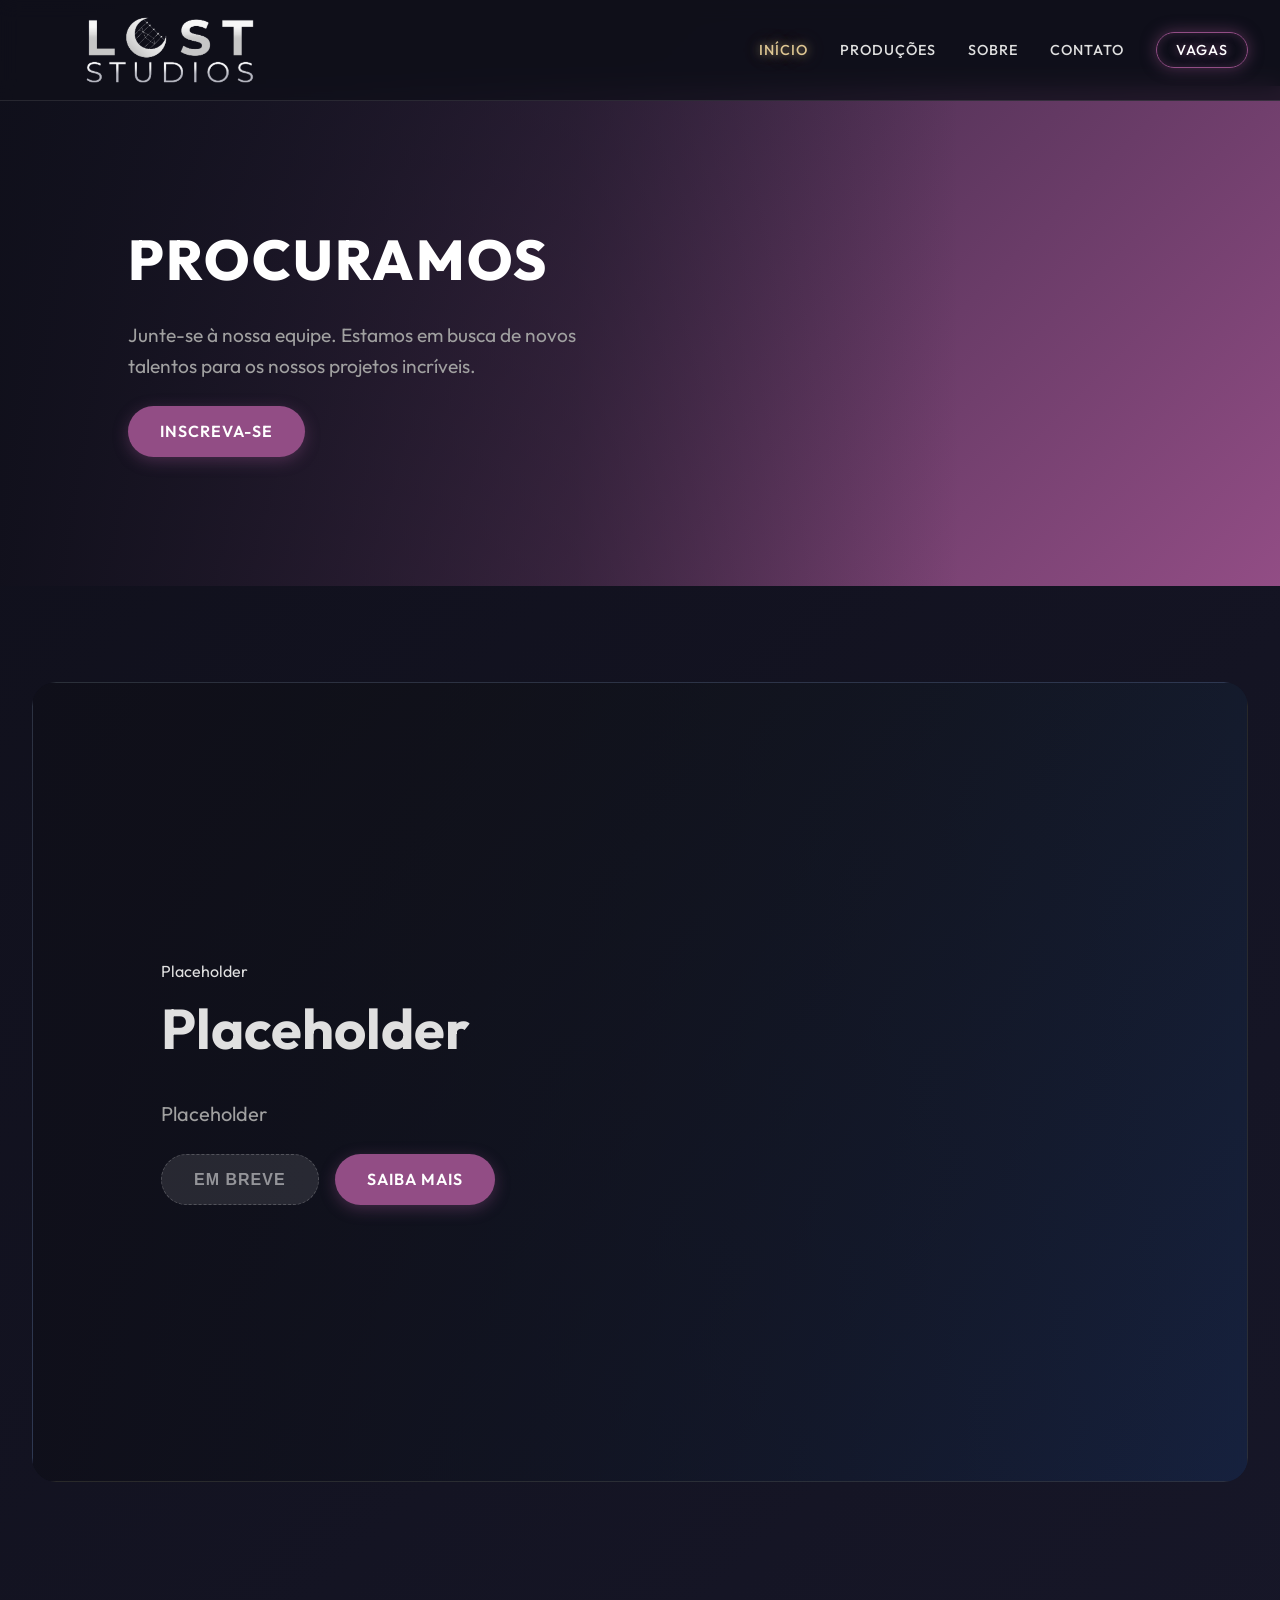
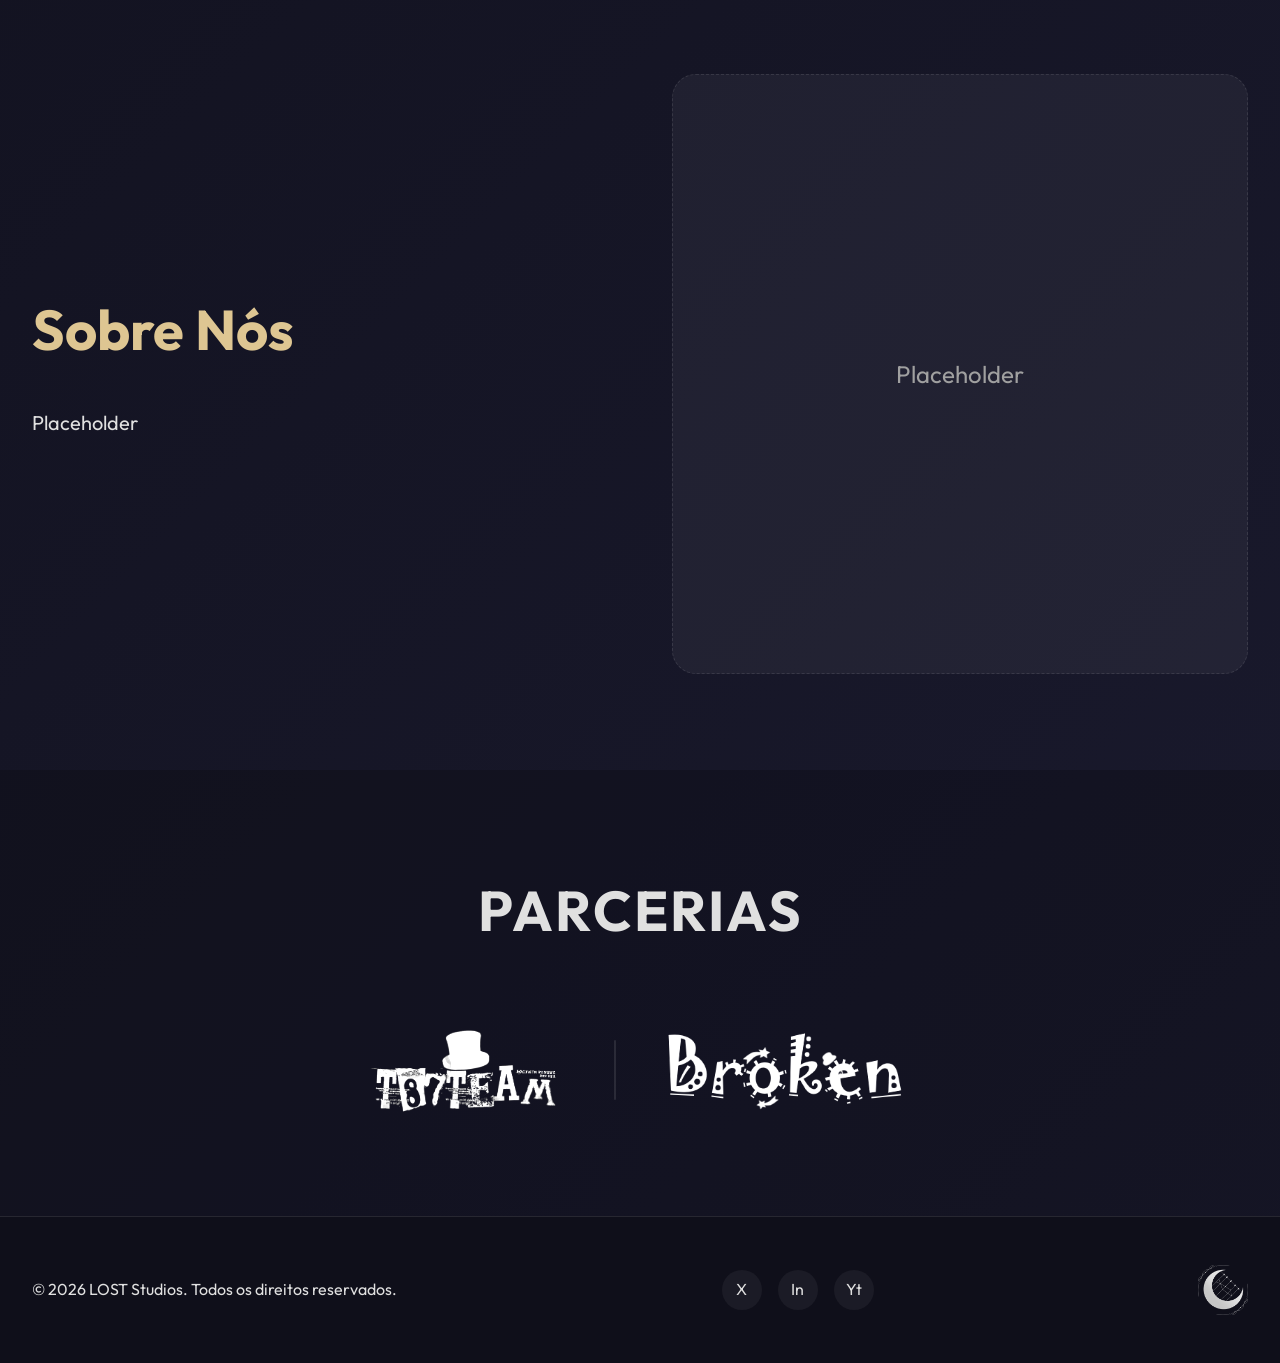
==== index.html @ ae0790e7 "initial commit: import website base code" ====
<!DOCTYPE html>
<html lang="pt-BR">

<head>
    <meta charset="UTF-8">
    <meta name="viewport" content="width=device-width, initial-scale=1.0">
    <title>LOST Studios</title>
    <meta name="description" content="LOST Studios - Produtora de Animação">
    <link rel="preconnect" href="https://fonts.googleapis.com">
    <link rel="preconnect" href="https://fonts.gstatic.com" crossorigin>
    <link href="https://fonts.googleapis.com/css2?family=Outfit:wght@300;400;500;700;800&display=swap" rel="stylesheet">
    <link rel="stylesheet" href="css/style.css">
    <link rel="icon" href="assets/logo/transparent_icon_logo_loststudios.png" type="image/png">
</head>

<body>

    <header>
        <div class="container navbar">
            <a href="./" class="logo">
                <img src="assets/logo/transparent_full_logo_loststudios.png" alt="LOST Studios Logo"
                    class="header-logo">
            </a>
            <nav>
                <ul class="nav-links">
                    <li><a href="./" class="active">Início</a></li>
                    <li><a href="productions/">Produções</a></li>
                    <li><a href="about/">Sobre</a></li>
                    <li><a href="contact/">Contato</a></li>
                    <li><a href="hiring/" class="nav-highlight">Vagas</a></li>
                </ul>
            </nav>
        </div>
    </header>

    <main>
        <!-- Hero Slider Section -->
        <section class="hero">
            <div class="banner-slider" id="main-slider">
                <div class="slide active"
                    style="background: linear-gradient(135deg, var(--primary-color) 0%, var(--accent-purple) 100%);">
                    <div class="slide-content">
                        <h2>PROCURAMOS</h2>
                        <p>Junte-se à nossa equipe. Estamos em busca de novos talentos para os nossos projetos
                            incríveis.</p>
                        <a href="hiring/" class="btn btn-primary">Inscreva-se</a>
                    </div>
                </div>
                <div class="slide"
                    style="background: linear-gradient(135deg, var(--secondary-color) 0%, var(--accent-gold) 100%);">
                    <div class="slide-content">
                        <h2>SAIBA MAIS</h2>
                        <p>Saiba mais sobre nós e o nosso carinho pelo mundo da machinima.</p>
                        <a href="about/" class="btn btn-secondary">Sobre Nós</a>
                    </div>
                </div>

                <div class="slider-btn prev-btn" id="prev-btn">&#10094;</div>
                <div class="slider-btn next-btn" id="next-btn">&#10095;</div>
            </div>
        </section>

        <!-- Productions Highlight Section -->
        <section class="productions-highlight container">
            <div class="prod-slider" id="productions-slider">
                <div class="prod-banner glass-panel active"
                    style="background: linear-gradient(135deg, #111, var(--secondary-color));">
                    <div class="prod-content">
                        <div class="prod-logo-placeholder">Placeholder</div>
                        <h3>Placeholder</h3>
                        <p>Placeholder</p>
                        <div class="btn-group">
                            <button class="btn btn-disabled" disabled>Em breve</button>
                            <a href="productions/" class="btn btn-primary">Saiba Mais</a>
                        </div>
                    </div>
                </div>
                <div class="prod-banner glass-panel"
                    style="background: linear-gradient(135deg, #111, var(--accent-purple));">
                    <div class="prod-content">
                        <div class="prod-logo-placeholder">Placeholder</div>
                        <h3>Placeholder</h3>
                        <p>Placeholder</p>
                        <div class="btn-group">
                            <button class="btn btn-disabled" disabled>Em breve</button>
                            <a href="productions/" class="btn btn-primary">Saiba Mais</a>
                        </div>
                    </div>
                </div>

                <div class="slider-btn prev-btn" id="prod-prev-btn">&#10094;</div>
                <div class="slider-btn next-btn" id="prod-next-btn">&#10095;</div>
            </div>
        </section>

        <!-- About Us Snippet Section -->
        <section class="about-snippet container">
            <div class="about-text">
                <h2>Sobre Nós</h2>
                <p>Placeholder</p>
            </div>
            <div class="about-image">
                <div class="mascot-placeholder">Placeholder</div>
            </div>
        </section>

        <!-- Partnerships Section -->
        <section class="partnerships">
            <div class="container partners-content">
                <div class="partners-text">
                    <h2>Parcerias</h2>
                </div>
                <div class="partners-logos">
                    <img src="assets/logo/partnerships/t87team.png" alt="T87 TEAM" class="partner-logo">
                    <div class="partner-divider"></div>
                    <img src="assets/logo/partnerships/broken.png" alt="Broken" class="partner-logo">
                </div>
            </div>
        </section>
    </main>

    <footer>
        <div class="container footer-content">
            <p>&copy; 2026 LOST Studios. Todos os direitos reservados.</p>
            <div class="socials">
                <a href="https://x.com/itsLOSTstudios" target="_blank" class="social-icon">X</a>
                <a href="https://www.instagram.com/itsloststudios" target="_blank" class="social-icon">In</a>
                <a href="https://www.youtube.com/@itsLOSTstudios" target="_blank" class="social-icon">Yt</a>
            </div>
            <img src="assets/logo/transparent_icon_logo_loststudios.png" alt="LOST Studios Icon"
                class="footer-icon-logo">
        </div>
    </footer>

    <script src="js/main.js"></script>
</body>

</html>
---- css/style.css ----
:root {
  --primary-color: #1a1a2e;
  --secondary-color: #16213e;
  --accent-purple: #924d85;
  --accent-pink: #924d85; /* same as purple — single brand color */
  --accent-gold: #dec692;
  --text-main: #e0e0e0;
  --text-muted: #a0a0a0;
  --bg-gradient: linear-gradient(135deg, #0f0f1a 0%, #1a1a2e 100%);
  --glass-bg: rgba(255, 255, 255, 0.05);
  --glass-border: rgba(255, 255, 255, 0.1);
}

* {
  margin: 0;
  padding: 0;
  box-sizing: border-box;
}

body {
  font-family: 'Outfit', 'Inter', sans-serif;
  background: var(--bg-gradient);
  color: var(--text-main);
  line-height: 1.6;
  min-height: 100vh;
  overflow-x: hidden;
}

a {
  color: inherit;
  text-decoration: none;
}

ul {
  list-style: none;
}

/* Utilities */
.container {
  width: 95%;
  max-width: 1500px;
  margin: 0 auto;
}

.glass-panel {
  background: var(--glass-bg);
  backdrop-filter: blur(10px);
  border: 1px solid var(--glass-border);
  border-radius: 12px;
}

/* Header */
header {
  position: fixed;
  top: 0;
  width: 100%;
  z-index: 100;
  background: rgba(15, 15, 26, 0.8);
  backdrop-filter: blur(10px);
  border-bottom: 1px solid var(--glass-border);
  transition: all 0.3s ease;
}

.navbar {
  display: flex;
  justify-content: space-between;
  align-items: center;
  padding: 1rem 0;
}

.header-logo {
  height: 60px;
  transform: scale(4.5);
  transform-origin: left center;
  object-fit: contain;
}

.nav-links {
  display: flex;
  gap: 2rem;
}

.nav-links a {
  font-weight: 500;
  text-transform: uppercase;
  letter-spacing: 1px;
  font-size: 0.9rem;
  transition: color 0.3s ease;
  position: relative;
}

.nav-links a:hover,
.nav-links a.active {
  color: var(--accent-gold);
  text-shadow: 0 0 10px rgba(222, 198, 146, 0.6), 0 0 20px rgba(222, 198, 146, 0.4);
}

/* Nav highlight */
.nav-links a.nav-highlight {
  background: transparent;
  color: #fff;
  padding: 0.5rem 1.2rem;
  border-radius: 20px;
  border: 1px solid var(--accent-pink);
  box-shadow: 0 0 15px rgba(146, 77, 133, 0.5), inset 0 0 10px rgba(146, 77, 133, 0.3);
  text-shadow: 0 0 8px rgba(146, 77, 133, 0.8);
  transition: all 0.3s ease;
}

.nav-links a.nav-highlight:hover {
  background: var(--accent-pink);
  box-shadow: 0 0 25px rgba(146, 77, 133, 0.8), inset 0 0 15px rgba(146, 77, 133, 0.5);
}

/* Hero Section */
.hero {
  margin-top: 86px;
  /* offset for header */
  position: relative;
}

.banner-slider {
  position: relative;
  width: 100%;
  height: 500px;
  overflow: hidden;
}

.slide {
  position: absolute;
  top: 0;
  left: 0;
  width: 100%;
  height: 100%;
  opacity: 0;
  transition: opacity 0.8s ease-in-out;
  display: flex;
  align-items: center;
  padding: 4rem 4rem 4rem 8rem;
}

.slide.active {
  opacity: 1;
}

.slide::before {
  content: '';
  position: absolute;
  top: 0;
  left: 0;
  width: 100%;
  height: 100%;
  background: linear-gradient(90deg, rgba(15, 15, 26, 0.95) 0%, rgba(15, 15, 26, 0.5) 45%, transparent 75%);
  z-index: 1;
}

.slide-content {
  position: relative;
  z-index: 2;
  max-width: 500px;
}

.slide-content h2 {
  font-size: 3.5rem;
  font-weight: 800;
  margin-bottom: 1rem;
  color: #fff;
  text-transform: uppercase;
  letter-spacing: 2px;
}

.slide-content p {
  font-size: 1.2rem;
  color: var(--text-muted);
}

.slider-btn {
  position: absolute;
  top: 50%;
  transform: translateY(-50%);
  background: transparent;
  border: 1px solid transparent;
  color: #fff;
  width: 60px;
  height: 60px;
  border-radius: 50%;
  display: flex;
  justify-content: center;
  align-items: center;
  cursor: pointer;
  z-index: 10;
  opacity: 0;
  transition: all 0.3s ease;
  font-size: 2rem;
}

.banner-slider:hover .slider-btn,
.prod-slider:hover .slider-btn {
  opacity: 1;
}

.slider-btn:hover {
  background: rgba(255, 255, 255, 0.1);
  border: 1px solid rgba(255, 255, 255, 0.2);
}

.prev-btn {
  left: 20px;
}

.next-btn {
  right: 20px;
}

/* Buttons */
.btn {
  display: inline-block;
  padding: 0.8rem 2rem;
  border-radius: 30px;
  font-weight: 600;
  text-transform: uppercase;
  letter-spacing: 1px;
  cursor: pointer;
  transition: all 0.3s ease;
  border: none;
  font-size: 1rem;
  text-decoration: none;
  margin-top: 1.5rem;
}

.btn-group {
  display: flex;
  gap: 1rem;
  margin-top: 1.5rem;
}

.btn-group .btn {
  margin-top: 0;
}

.btn-primary {
  background: var(--accent-pink);
  color: #fff;
  box-shadow: 0 4px 15px rgba(141, 77, 132, 0.4);
}

.btn-primary:hover {
  background: #7a4272;
  transform: translateY(-2px);
  box-shadow: 0 6px 20px rgba(141, 77, 132, 0.6);
}

.btn-secondary {
  background: transparent;
  color: #fff;
  border: 1px solid rgba(255, 255, 255, 0.5);
}

.btn-secondary:hover {
  background: rgba(255, 255, 255, 0.1);
  border-color: #fff;
}

.btn-disabled {
  background: rgba(255, 255, 255, 0.1);
  color: rgba(255, 255, 255, 0.5);
  cursor: not-allowed;
  border: 1px dashed rgba(255, 255, 255, 0.2);
}

.btn-disabled:hover {
  transform: none;
}

/* Productions Highlight */
.productions-highlight {
  padding: 6rem 0;
}

.prod-slider {
  position: relative;
  width: 100%;
  border-radius: 24px;
  overflow: hidden;
}

.prod-banner {
  position: relative;
  width: 100%;
  height: 800px;
  display: none;
  align-items: center;
  background-size: cover;
  background-position: center;
}

.prod-banner.active {
  display: flex;
  animation: fadeIn 0.8s ease;
}

@keyframes fadeIn {
  from {
    opacity: 0;
  }

  to {
    opacity: 1;
  }
}

.prod-banner::before {
  content: '';
  position: absolute;
  top: 0;
  left: 0;
  width: 100%;
  height: 100%;
  background: linear-gradient(90deg, rgba(15, 15, 26, 0.95) 0%, rgba(15, 15, 26, 0.6) 40%, transparent 100%);
}

.prod-content {
  position: relative;
  z-index: 2;
  padding: 4rem 4rem 4rem 8rem;
  max-width: 800px;
}


.prod-content h3 {
  font-size: 3.5rem;
  margin-bottom: 1.5rem;
}

.prod-content p {
  font-size: 1.25rem;
  color: var(--text-muted);
}

/* About Section */
.about-snippet {
  padding: 6rem 0;
  display: grid;
  grid-template-columns: 1fr 1fr;
  gap: 4rem;
  align-items: center;
}

.about-text h2 {
  font-size: 3.5rem;
  margin-bottom: 2rem;
  color: var(--accent-gold);
}

.about-text p {
  margin-bottom: 1.5rem;
  font-size: 1.25rem;
}

.about-image {
  text-align: right;
  position: relative;
}

.mascot-placeholder {
  width: 100%;
  height: 600px;
  background: var(--glass-bg);
  border: 1px dashed var(--glass-border);
  border-radius: 24px;
  display: flex;
  align-items: center;
  justify-content: center;
  color: var(--text-muted);
  font-size: 1.5rem;
}

/* Partnerships */
.partnerships {
  padding: 6rem 0;
  background: rgba(0, 0, 0, 0.2);
}

.partners-content {
  display: flex;
  flex-direction: column;
  align-items: center;
  justify-content: center;
  gap: 4rem;
}

.partners-text h2 {
  font-size: 3.5rem;
  text-align: center;
  margin-bottom: 0;
  letter-spacing: 2px;
  text-transform: uppercase;
}

.partners-logos {
  display: flex;
  gap: 3rem;
  justify-content: center;
  align-items: center;
  flex-wrap: wrap;
}

.partner-divider {
  width: 2px;
  height: 60px;
  background-color: var(--glass-border);
  border-radius: 1px;
}

.partner-logo {
  height: 100px;
  max-width: 250px;
  object-fit: contain;
  filter: grayscale(100%) brightness(150%);
  transition: filter 0.3s ease;
}

.partner-logo:hover {
  filter: grayscale(0%) brightness(100%);
}


/* Productions 3D Carousel */
.productions-carousel-container {
  position: relative;
  width: 100%;
  height: 600px;
  display: flex;
  justify-content: center;
  align-items: center;
  perspective: 1000px;
  overflow: hidden;
  margin-top: 2rem;
}

.carousel-track {
  position: relative;
  width: 100%;
  height: 100%;
  display: flex;
  justify-content: center;
  align-items: center;
  transform-style: preserve-3d;
}

.carousel-card {
  position: absolute;
  width: 320px;
  height: 480px;
  border-radius: 12px;
  background-size: cover;
  background-position: center;
  transition: all 0.6s cubic-bezier(0.25, 1, 0.5, 1);
  cursor: pointer;
  box-shadow: 0 10px 30px rgba(0,0,0,0.5);
  display: flex;
  align-items: flex-end;
  overflow: hidden;
}

.carousel-card::after {
  content: '';
  position: absolute;
  bottom: 0; left: 0; width: 100%; height: 60%;
  background: linear-gradient(to top, rgba(15,15,26,0.95) 0%, transparent 100%);
  z-index: 1;
}

.carousel-card h3 {
  position: relative;
  z-index: 2;
  width: 100%;
  text-align: center;
  padding: 2rem 1.5rem;
  font-size: 1.8rem;
  color: #fff;
  text-shadow: 0 2px 10px rgba(0,0,0,0.8);
  margin-bottom: 0;
}

/* 3D States */
.carousel-card.active {
  transform: translateX(0) scale(1.1) translateZ(50px);
  z-index: 3;
  opacity: 1;
  box-shadow: 0 15px 40px rgba(146, 77, 133, 0.4);
}

.carousel-card.active:hover {
  transform: translateX(0) scale(1.15) translateZ(60px);
  box-shadow: 0 20px 50px rgba(146, 77, 133, 0.6);
}

.carousel-card.prev {
  transform: translateX(-70%) scale(0.85) translateZ(-50px);
  z-index: 2;
  opacity: 0.5;
}

.carousel-card.next {
  transform: translateX(70%) scale(0.85) translateZ(-50px);
  z-index: 2;
  opacity: 0.5;
}


/* Arrows */
.carousel-btn {
  position: absolute;
  top: 50%;
  transform: translateY(-50%);
  background: rgba(255, 255, 255, 0.1);
  color: #fff;
  border: 1px solid rgba(255,255,255,0.2);
  width: 60px;
  height: 60px;
  border-radius: 50%;
  cursor: pointer;
  z-index: 4;
  font-size: 1.5rem;
  transition: all 0.3s ease;
  backdrop-filter: blur(5px);
  display: flex;
  justify-content: center;
  align-items: center;
}
.carousel-btn:hover {
  background: var(--accent-pink);
  transform: translateY(-50%) scale(1.1);
}
.carousel-prev { left: 5%; }
.carousel-next { right: 5%; }


/* ========================================
   Page-level Styles (About, Contact, Vagas)
   ======================================== */

/* Page Hero */
.page-hero {
  padding: 5rem 0 3rem;
  text-align: center;
}

.page-title {
  font-size: 3.5rem;
  margin-bottom: 1rem;
}

.page-subtitle {
  font-size: 1.2rem;
  color: var(--text-muted);
  max-width: 700px;
  margin: 0 auto;
  line-height: 1.8;
}

.text-gold {
  color: var(--accent-gold);
}

.section-title {
  font-size: 2.2rem;
  margin-bottom: 2.5rem;
  text-align: center;
}

/* About Page */
.about-section {
  padding: 2.5rem 0;
}

.about-grid {
  display: grid;
  grid-template-columns: repeat(3, 1fr);
  gap: 2rem;
}

.about-card {
  padding: 3rem 2rem;
  text-align: center;
  transition: transform 0.3s ease, box-shadow 0.3s ease;
}

.about-card:hover {
  transform: translateY(-5px);
  box-shadow: 0 10px 30px rgba(0,0,0,0.3);
}

.about-card-icon {
  font-size: 3rem;
  margin-bottom: 1.5rem;
}

.about-card h3 {
  font-size: 1.5rem;
  margin-bottom: 1rem;
  color: var(--accent-gold);
}

.about-card p {
  color: var(--text-muted);
  line-height: 1.8;
}

.about-story {
  padding: 4rem;
  max-width: 900px;
  margin: 0 auto;
}

.about-story h2 {
  font-size: 2.2rem;
  margin-bottom: 2rem;
}

.about-story p {
  font-size: 1.1rem;
  line-height: 1.9;
  margin-bottom: 1.5rem;
  color: var(--text-muted);
}

.stats-grid {
  display: flex;
  justify-content: center;
  gap: 5rem;
  padding: 3rem 0;
}

.stat-item {
  text-align: center;
}

.stat-number {
  display: block;
  font-size: 3.5rem;
  font-weight: 800;
}

.stat-label {
  display: block;
  font-size: 1rem;
  color: var(--text-muted);
  margin-top: 0.5rem;
  text-transform: uppercase;
  letter-spacing: 2px;
}

/* Contact Page */
.contact-section {
  padding: 2.5rem 0 5rem;
}

.contact-grid {
  display: grid;
  grid-template-columns: 1.5fr 1fr;
  gap: 2.5rem;
  align-items: start;
}

.contact-form-panel {
  padding: 3rem;
}

.contact-form-panel h2 {
  font-size: 2rem;
  margin-bottom: 2rem;
}

.contact-form {
  display: flex;
  flex-direction: column;
  gap: 1.5rem;
}

.form-group {
  display: flex;
  flex-direction: column;
  gap: 0.5rem;
}

.form-group label {
  font-size: 0.9rem;
  color: var(--text-muted);
  text-transform: uppercase;
  letter-spacing: 1px;
}

.form-group input,
.form-group select,
.form-group textarea {
  background: rgba(255,255,255,0.05);
  border: 1px solid var(--glass-border);
  border-radius: 8px;
  padding: 0.9rem 1.2rem;
  color: var(--text-main);
  font-family: inherit;
  font-size: 1rem;
  transition: border-color 0.3s ease, box-shadow 0.3s ease;
  outline: none;
}

.form-group input:focus,
.form-group select:focus,
.form-group textarea:focus {
  border-color: var(--accent-gold);
  box-shadow: 0 0 10px rgba(222, 198, 146, 0.2);
}

.form-group select option {
  background: var(--primary-color);
  color: var(--text-main);
}

.form-group textarea {
  resize: vertical;
  min-height: 120px;
}

.btn-full {
  width: 100%;
  text-align: center;
  padding: 1rem;
  font-size: 1.1rem;
}

.btn-sm {
  padding: 0.5rem 1rem;
  font-size: 0.85rem;
}

.contact-info-panel {
  display: flex;
  flex-direction: column;
  gap: 1.5rem;
}

.contact-info-card {
  padding: 2rem;
  text-align: center;
  transition: transform 0.3s ease;
}

.contact-info-card:hover {
  transform: translateY(-3px);
}

.contact-info-icon {
  font-size: 2.5rem;
  margin-bottom: 1rem;
}

.contact-info-card h3 {
  color: var(--accent-gold);
  margin-bottom: 0.8rem;
}

.contact-info-card p {
  color: var(--text-muted);
  line-height: 1.6;
}

.contact-socials {
  display: flex;
  flex-wrap: wrap;
  gap: 0.8rem;
  justify-content: center;
  margin-top: 0.5rem;
}

/* Vagas Page */
.vagas-section {
  padding: 2.5rem 0;
}

.vagas-grid {
  display: grid;
  grid-template-columns: repeat(2, 1fr);
  gap: 2rem;
}

.vaga-card {
  padding: 2.5rem;
  transition: transform 0.3s ease, box-shadow 0.3s ease;
}

.vaga-card:hover {
  transform: translateY(-5px);
  box-shadow: 0 10px 30px rgba(0,0,0,0.3);
}

.vaga-header {
  display: flex;
  justify-content: space-between;
  align-items: center;
  margin-bottom: 1.2rem;
}

.vaga-tag {
  padding: 0.3rem 0.9rem;
  border-radius: 20px;
  font-size: 0.8rem;
  font-weight: 600;
  text-transform: uppercase;
  letter-spacing: 1px;
}

.tag-art {
  background: rgba(146, 77, 133, 0.2);
  color: var(--accent-pink);
  border: 1px solid rgba(146, 77, 133, 0.4);
}

.tag-audio {
  background: rgba(222, 198, 146, 0.15);
  color: var(--accent-gold);
  border: 1px solid rgba(222, 198, 146, 0.3);
}

.tag-dev {
  background: rgba(100, 200, 255, 0.15);
  color: #64c8ff;
  border: 1px solid rgba(100, 200, 255, 0.3);
}

.vaga-status {
  font-size: 0.8rem;
  font-weight: 600;
}

.status-open {
  color: #4ade80;
}

.vaga-card h3 {
  font-size: 1.5rem;
  margin-bottom: 1rem;
}

.vaga-card p {
  color: var(--text-muted);
  line-height: 1.7;
  margin-bottom: 1.2rem;
}

.vaga-requisitos {
  list-style: none;
  padding: 0;
}

.vaga-requisitos li {
  padding: 0.4rem 0;
  color: var(--text-muted);
  font-size: 0.95rem;
  position: relative;
  padding-left: 1.5rem;
}

.vaga-requisitos li::before {
  content: '→';
  position: absolute;
  left: 0;
  color: var(--accent-gold);
}

/* Apply Panel */
.apply-panel {
  padding: 4rem;
  text-align: center;
  max-width: 1000px;
  margin: 0 auto;
}

.apply-panel h2 {
  font-size: 2.2rem;
  margin-bottom: 3rem;
}

.apply-steps {
  display: grid;
  grid-template-columns: repeat(3, 1fr);
  gap: 3rem;
  text-align: center;
}

.apply-step {
  position: relative;
}

.step-number {
  display: inline-flex;
  justify-content: center;
  align-items: center;
  width: 50px;
  height: 50px;
  border-radius: 50%;
  background: var(--accent-pink);
  color: #fff;
  font-size: 1.3rem;
  font-weight: 700;
  margin-bottom: 1.5rem;
  box-shadow: 0 0 20px rgba(146, 77, 133, 0.4);
}

.apply-step h3 {
  margin-bottom: 0.8rem;
  color: var(--accent-gold);
}

.apply-step p {
  color: var(--text-muted);
  line-height: 1.7;
}

/* Footer */
footer {
  padding: 3rem 0;
  background: #0f0f1a;
  border-top: 1px solid var(--glass-border);
  text-align: center;
}

.footer-content {
  display: flex;
  justify-content: space-between;
  align-items: center;
}

.socials {
  display: flex;
  gap: 1rem;
}

.social-icon {
  width: 40px;
  height: 40px;
  border-radius: 50%;
  background: var(--glass-bg);
  display: flex;
  justify-content: center;
  align-items: center;
  transition: all 0.3s ease;
}

.social-icon:hover {
  background: var(--accent-purple);
  transform: translateY(-3px);
}

.footer-icon-logo {
  height: 50px;
  object-fit: contain;
}

/* Responsive */
@media (max-width: 768px) {

  .about-snippet,
  .partners-content {
    grid-template-columns: 1fr;
  }

  .slide-content h2 {
    font-size: 2.5rem;
  }

  .footer-content {
    flex-direction: column;
    gap: 2rem;
  }

  .about-grid {
    grid-template-columns: 1fr;
  }

  .contact-grid {
    grid-template-columns: 1fr;
  }

  .vagas-grid {
    grid-template-columns: 1fr;
  }

  .apply-steps {
    grid-template-columns: 1fr;
  }

  .stats-grid {
    flex-direction: column;
    gap: 2rem;
  }

  .page-title {
    font-size: 2.5rem;
  }
}
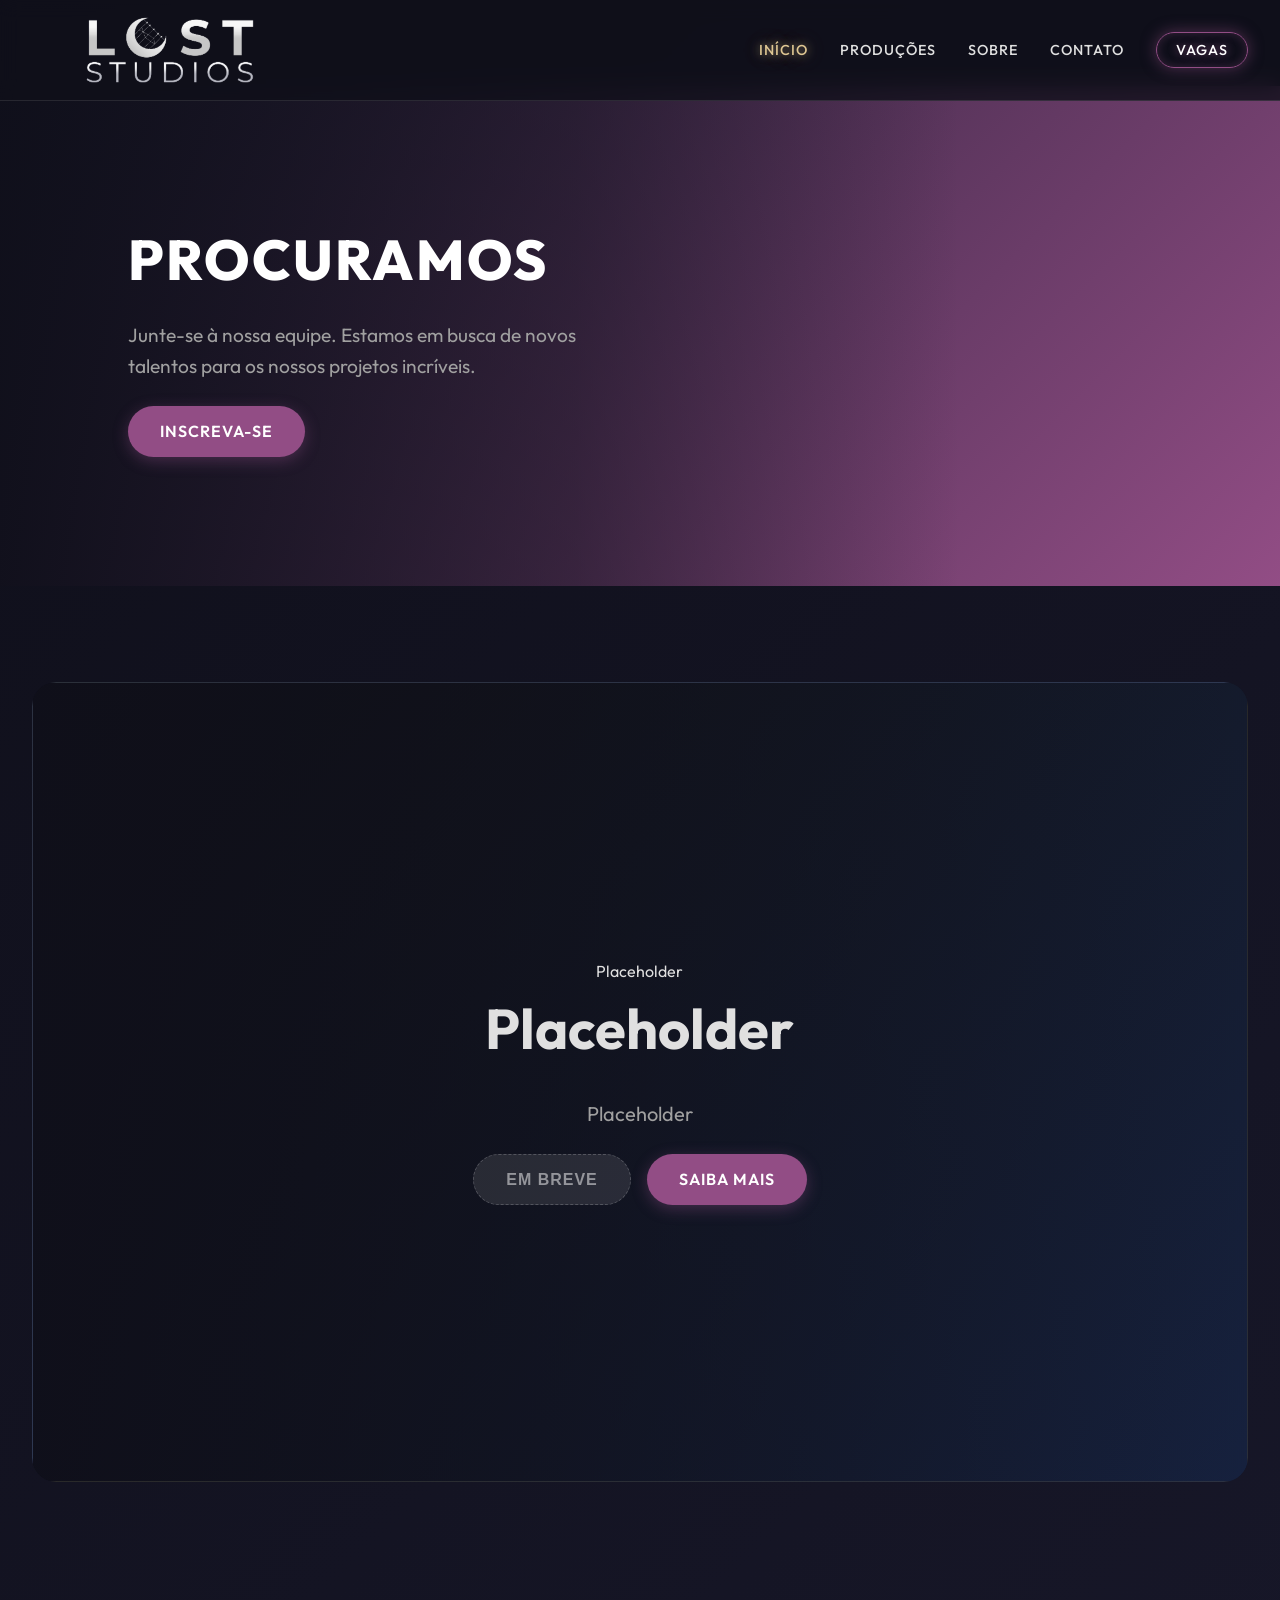
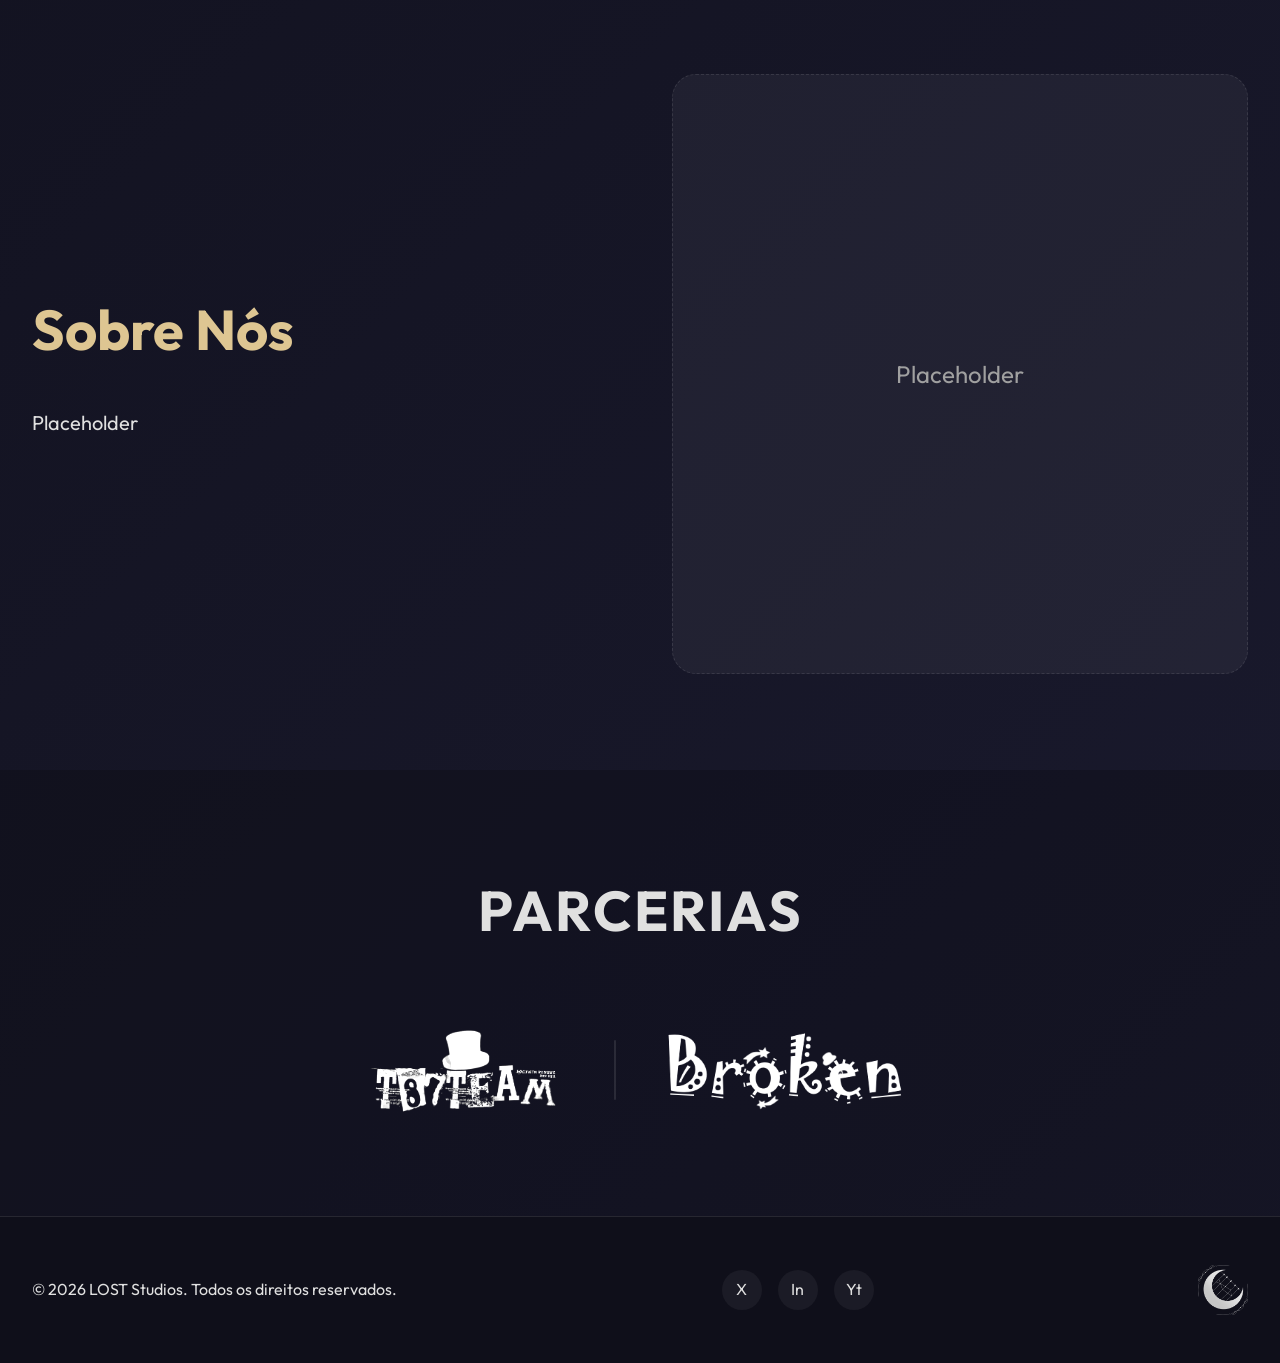
==== commit 4a8fa949: "Add mobile support" ====
--- a/index.html
+++ b/index.html
@@ -17,6 +17,11 @@
 
     <header>
         <div class="container navbar">
+            <div class="menu-toggle" id="mobile-menu-toggle">
+                <span></span>
+                <span></span>
+                <span></span>
+            </div>
             <a href="./" class="logo">
                 <img src="assets/logo/transparent_full_logo_loststudios.png" alt="LOST Studios Logo"
                     class="header-logo">
--- a/css/style.css
+++ b/css/style.css
@@ -73,6 +73,35 @@
   transform: scale(4.5);
   transform-origin: left center;
   object-fit: contain;
+}
+
+.menu-toggle {
+  display: none;
+  flex-direction: column;
+  gap: 6px;
+  cursor: pointer;
+  z-index: 1001;
+}
+
+.menu-toggle span {
+  display: block;
+  width: 30px;
+  height: 3px;
+  background-color: var(--text-main);
+  border-radius: 2px;
+  transition: 0.3s ease-in-out;
+}
+
+.menu-toggle.open span:nth-child(1) {
+  transform: translateY(9px) rotate(45deg);
+}
+
+.menu-toggle.open span:nth-child(2) {
+  opacity: 0;
+}
+
+.menu-toggle.open span:nth-child(3) {
+  transform: translateY(-9px) rotate(-45deg);
 }
 
 .nav-links {
@@ -292,6 +321,7 @@
   align-items: center;
   background-size: cover;
   background-position: center;
+  justify-content: center;
 }
 
 .prod-banner.active {
@@ -322,8 +352,14 @@
 .prod-content {
   position: relative;
   z-index: 2;
-  padding: 4rem 4rem 4rem 8rem;
+  padding: 4rem;
   max-width: 800px;
+  text-align: center;
+  margin: 0 auto;
+}
+
+.prod-content .btn-group {
+  justify-content: center;
 }
 
 
@@ -960,43 +996,178 @@
 
 /* Responsive */
 @media (max-width: 768px) {
-
+  /* Header & Nav */
+  .navbar {
+    flex-direction: row;
+    justify-content: center;
+    position: relative;
+    padding: 1rem;
+  }
+  .header-logo {
+    transform: scale(3.5);
+    transform-origin: center;
+  }
+  .menu-toggle {
+    display: flex;
+    position: absolute;
+    right: 20px;
+    top: 50%;
+    transform: translateY(-50%);
+  }
+  .nav-links {
+    position: fixed;
+    top: 0;
+    right: -100%;
+    width: 250px;
+    height: 100vh;
+    background: rgba(15, 15, 26, 0.95);
+    backdrop-filter: blur(15px);
+    flex-direction: column;
+    justify-content: flex-start;
+    padding-top: 100px;
+    gap: 2rem;
+    transition: right 0.3s ease-in-out;
+    border-left: 1px solid var(--glass-border);
+    z-index: 1000;
+  }
+  .nav-links.open {
+    right: 0;
+  }
+  .nav-links a {
+    font-size: 1.2rem;
+    display: block;
+    text-align: center;
+  }
+  .nav-links a.nav-highlight {
+    margin: 0 2rem;
+  }
+  .hero {
+    margin-top: 130px;
+  }
+  main[style*="padding-top"], section[style*="margin-top"] {
+    padding-top: 130px !important;
+    margin-top: 0 !important;
+  }
+
+  /* Hero Slider */
+  .slide {
+    padding: 2rem;
+    justify-content: center;
+    text-align: center;
+  }
+  .slide-content h2 {
+    font-size: 2.2rem;
+  }
+  .slider-btn {
+    width: 40px;
+    height: 40px;
+    font-size: 1.5rem;
+  }
+  .prev-btn { left: 10px; }
+  .next-btn { right: 10px; }
+
+  /* Productions Banner */
+  .prod-banner {
+    height: auto;
+    padding: 3rem 1rem;
+  }
+  .prod-content {
+    padding: 2rem 1rem;
+    text-align: center;
+  }
+  .prod-content h3 {
+    font-size: 2.2rem;
+  }
+  .btn-group {
+    flex-direction: column;
+    width: 100%;
+  }
+  .btn-group .btn {
+    width: 100%;
+    text-align: center;
+  }
+
+  /* About Snippet & Partnerships */
   .about-snippet,
   .partners-content {
     grid-template-columns: 1fr;
   }
-
-  .slide-content h2 {
-    font-size: 2.5rem;
-  }
-
+  .about-text {
+    text-align: center;
+  }
+  .mascot-placeholder {
+    height: 300px;
+  }
+  .partners-logos {
+    flex-direction: column;
+    gap: 2rem;
+  }
+  .partner-divider {
+    width: 60px;
+    height: 2px;
+  }
+
+  /* 3D Carousel */
+  .productions-carousel-container {
+    height: 500px;
+  }
+  .carousel-card {
+    width: 240px;
+    height: 360px;
+  }
+  .carousel-card.active {
+    transform: translateX(0) scale(1) translateZ(50px);
+  }
+  .carousel-card.active:hover {
+    transform: translateX(0) scale(1.05) translateZ(60px);
+  }
+  .carousel-card.prev {
+    transform: translateX(-40%) scale(0.85) translateZ(-50px);
+    opacity: 0.3;
+  }
+  .carousel-card.next {
+    transform: translateX(40%) scale(0.85) translateZ(-50px);
+    opacity: 0.3;
+  }
+  .carousel-btn {
+    width: 40px;
+    height: 40px;
+    font-size: 1.2rem;
+  }
+  .carousel-prev { left: 2%; }
+  .carousel-next { right: 2%; }
+
+  /* Subpages */
+  .page-title, .subpage-title {
+    font-size: 2.2rem;
+  }
+  .subpage-hero {
+    min-height: 400px;
+    padding-bottom: 2rem;
+    align-items: center;
+    justify-content: center;
+    text-align: center;
+  }
+
+  /* Layout Grids */
   .footer-content {
     flex-direction: column;
     gap: 2rem;
   }
-
-  .about-grid {
-    grid-template-columns: 1fr;
-  }
-
-  .contact-grid {
-    grid-template-columns: 1fr;
-  }
-
-  .vagas-grid {
-    grid-template-columns: 1fr;
-  }
-
+  .about-grid,
+  .contact-grid,
+  .vagas-grid,
   .apply-steps {
     grid-template-columns: 1fr;
   }
-
   .stats-grid {
     flex-direction: column;
     gap: 2rem;
   }
-
-  .page-title {
-    font-size: 2.5rem;
+  .contact-form-panel {
+    padding: 2rem 1rem;
+  }
+  .vaga-card {
+    padding: 1.5rem;
   }
 }
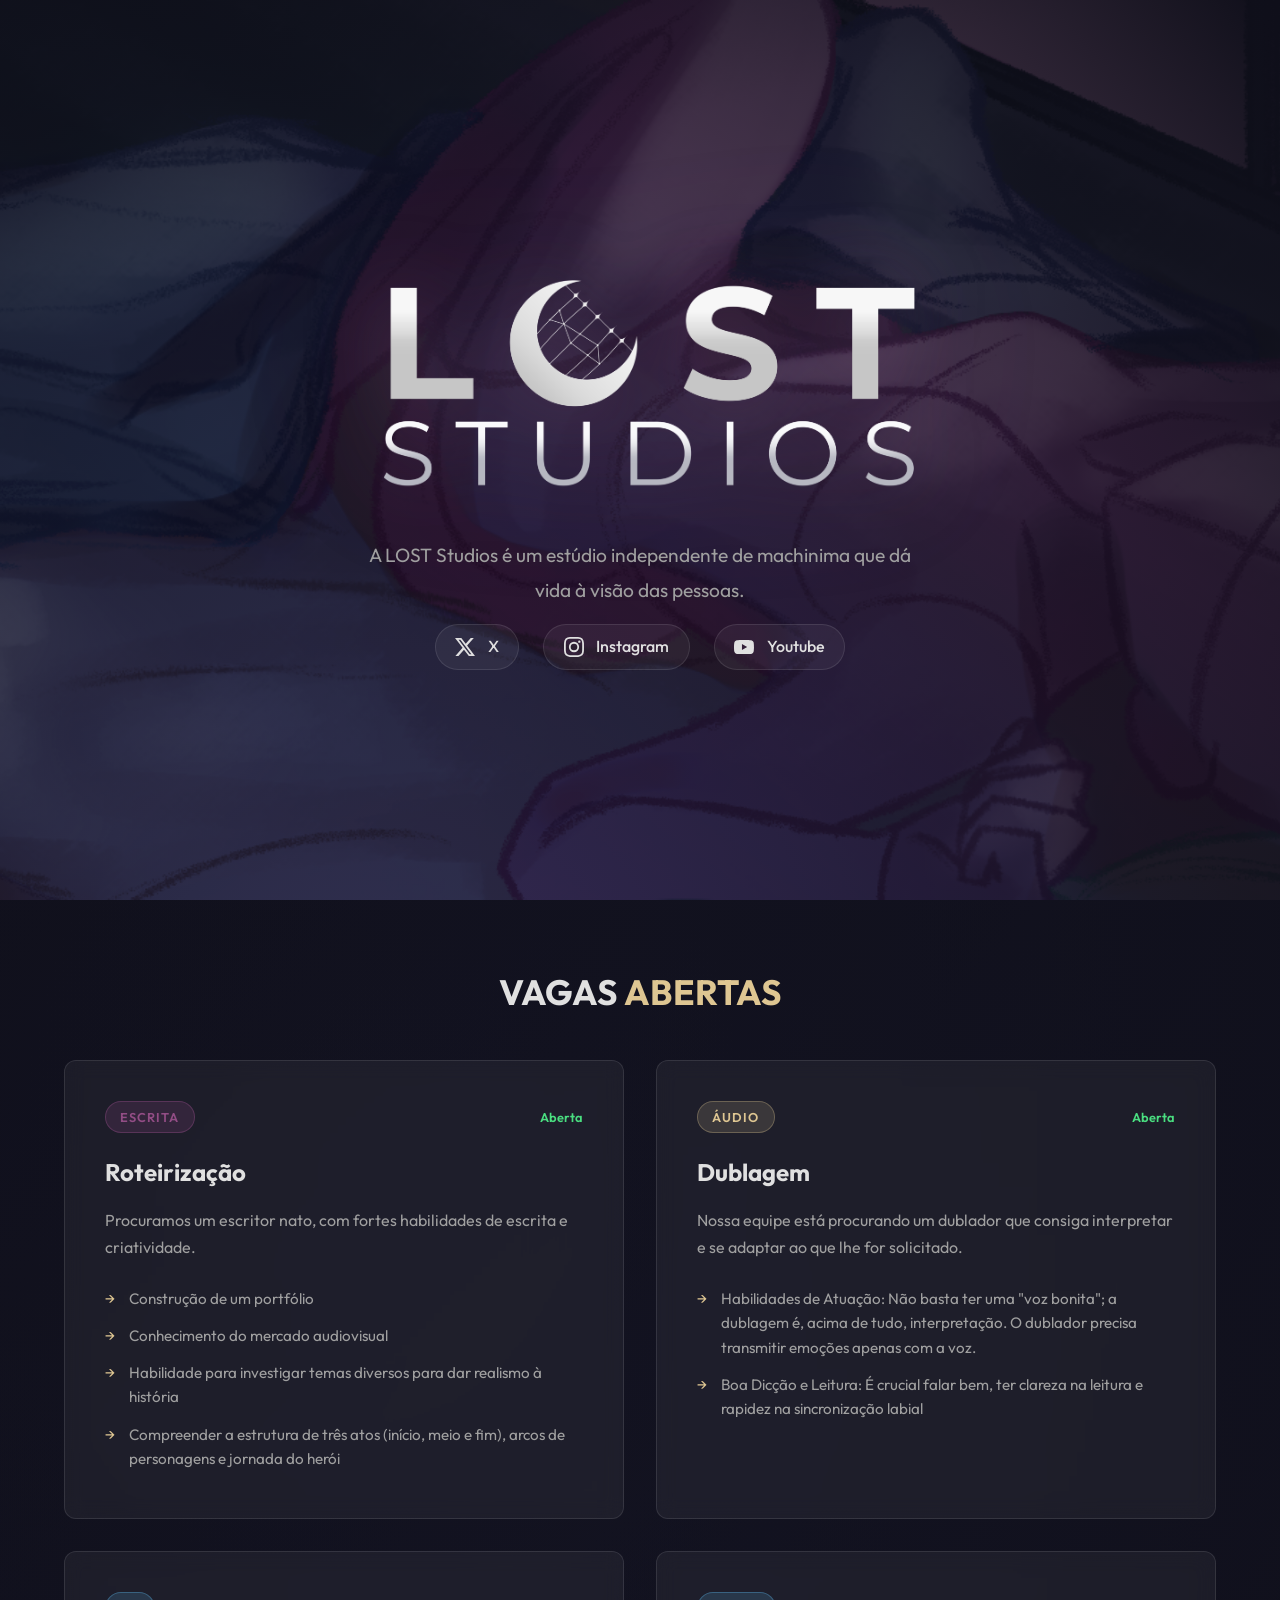
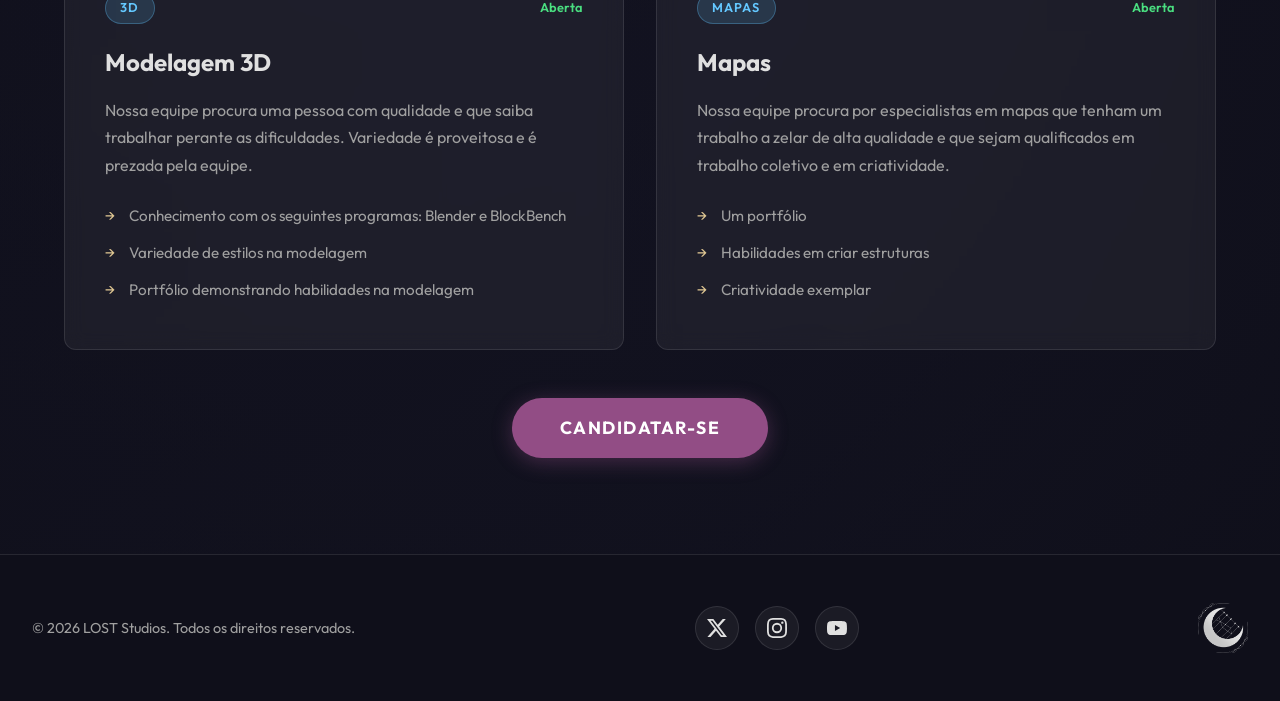
==== commit ff489322: "initial commit: import main page structure for before release" ====
--- a/index.html
+++ b/index.html
@@ -4,136 +4,175 @@
 <head>
     <meta charset="UTF-8">
     <meta name="viewport" content="width=device-width, initial-scale=1.0">
-    <title>LOST Studios</title>
-    <meta name="description" content="LOST Studios - Produtora de Animação">
+    <title>Carreiras | LOST Studios</title>
+    <meta name="description" content="LOST Studios is a indepedent machinima studio bringing people's vision to life.">
+    <meta property="og:site_name" content="LOST Studios">
+    <meta property="og:title" content="Carreiras">
+    <meta property="og:description"
+        content="LOST Studios is a indepedent machinima studio bringing people's vision to life.">
+    <meta property="og:image"
+        content="https://raw.githubusercontent.com/LOST-Studios/loststudios-website/main/assets/logo/transparent_icon_logo_loststudios.png">
+    <meta name="twitter:card" content="summary">
+    <meta name="twitter:title" content="Carreiras">
+    <meta name="twitter:description"
+        content="LOST Studios is a indepedent machinima studio bringing people's vision to life.">
+    <meta name="twitter:image"
+        content="https://raw.githubusercontent.com/LOST-Studios/loststudios-website/main/assets/logo/transparent_icon_logo_loststudios.png">
     <link rel="preconnect" href="https://fonts.googleapis.com">
     <link rel="preconnect" href="https://fonts.gstatic.com" crossorigin>
     <link href="https://fonts.googleapis.com/css2?family=Outfit:wght@300;400;500;700;800&display=swap" rel="stylesheet">
-    <link rel="stylesheet" href="css/style.css">
-    <link rel="icon" href="assets/logo/transparent_icon_logo_loststudios.png" type="image/png">
+    <link rel="stylesheet" href="style/style.css">
+    <link rel="icon" href="../assets/logo/transparent_icon_logo_loststudios.png" type="image/png">
 </head>
 
 <body>
 
-    <header>
-        <div class="container navbar">
-            <div class="menu-toggle" id="mobile-menu-toggle">
-                <span></span>
-                <span></span>
-                <span></span>
-            </div>
-            <a href="./" class="logo">
-                <img src="assets/logo/transparent_full_logo_loststudios.png" alt="LOST Studios Logo"
-                    class="header-logo">
+    <!-- Scroll Header (hidden by default, appears when scrolling past hero) -->
+    <header class="career-header" id="career-header">
+        <div class="career-header-inner">
+            <a href="../">
+                <img src="../assets/logo/transparent_full_logo_loststudios.png" alt="LOST Studios Logo"
+                    class="career-header-logo">
             </a>
-            <nav>
-                <ul class="nav-links">
-                    <li><a href="./" class="active">Início</a></li>
-                    <li><a href="productions/">Produções</a></li>
-                    <li><a href="about/">Sobre</a></li>
-                    <li><a href="contact/">Contato</a></li>
-                    <li><a href="hiring/" class="nav-highlight">Vagas</a></li>
-                </ul>
-            </nav>
         </div>
     </header>
 
     <main>
-        <!-- Hero Slider Section -->
-        <section class="hero">
-            <div class="banner-slider" id="main-slider">
-                <div class="slide active"
-                    style="background: linear-gradient(135deg, var(--primary-color) 0%, var(--accent-purple) 100%);">
-                    <div class="slide-content">
-                        <h2>PROCURAMOS</h2>
-                        <p>Junte-se à nossa equipe. Estamos em busca de novos talentos para os nossos projetos
-                            incríveis.</p>
-                        <a href="hiring/" class="btn btn-primary">Inscreva-se</a>
-                    </div>
+        <!-- Hero Section: Logo + Description + Socials -->
+        <section class="career-hero" id="career-hero">
+            <div class="career-hero-content">
+                <img src="../assets/logo/transparent_full_logo_loststudios.png" alt="LOST Studios Logo"
+                    class="career-logo">
+                <p class="career-description">A LOST Studios é um estúdio independente de machinima que dá vida à visão
+                    das pessoas.</p>
+                <div class="career-socials">
+                    <a href="https://x.com/itsLOSTstudios" target="_blank" class="career-social-link">
+                        <svg class="career-social-svg" viewBox="0 0 24 24" fill="currentColor">
+                            <path
+                                d="M18.901 1.153h3.68l-8.04 9.19L24 22.846h-7.406l-5.8-7.584-6.638 7.584H.474l8.6-9.83L0 1.154h7.594l5.243 6.932 6.064-6.932zm-1.294 19.497h2.039L6.486 3.24H4.298l13.31 17.41z" />
+                        </svg>
+                        <span>X</span>
+                    </a>
+                    <a href="https://www.instagram.com/itsloststudios" target="_blank" class="career-social-link">
+                        <svg class="career-social-svg" viewBox="0 0 24 24" fill="currentColor">
+                            <path
+                                d="M12 2.163c3.204 0 3.584.012 4.85.07 3.252.148 4.771 1.691 4.919 4.919.058 1.265.069 1.645.069 4.849 0 3.205-.012 3.584-.069 4.849-.149 3.225-1.664 4.771-4.919 4.919-1.266.058-1.644.07-4.85.07-3.204 0-3.584-.012-4.849-.07-3.26-.149-4.771-1.699-4.919-4.92-.058-1.265-.07-1.644-.07-4.849 0-3.204.013-3.583.07-4.849.149-3.227 1.664-4.771 4.919-4.919 1.266-.057 1.645-.069 4.849-.069zM12 0C8.741 0 8.333.014 7.053.072 2.695.272.273 2.69.073 7.052.014 8.333 0 8.741 0 12c0 3.259.014 3.668.072 4.948.2 4.358 2.618 6.78 6.98 6.98 1.281.058 1.689.072 4.948.072 3.259 0 3.668-.014 4.948-.072 4.354-.2 6.782-2.618 6.979-6.98.059-1.28.073-1.689.073-4.948 0-3.259-.014-3.667-.072-4.947-.196-4.354-2.617-6.78-6.979-6.98C15.668.014 15.259 0 12 0zm0 5.838a6.162 6.162 0 100 12.324 6.162 6.162 0 000-12.324zM12 16a4 4 0 110-8 4 4 0 010 8zm6.406-11.845a1.44 1.44 0 100 2.881 1.44 1.44 0 000-2.881z" />
+                        </svg>
+                        <span>Instagram</span>
+                    </a>
+                    <a href="https://www.youtube.com/@itsLOSTstudios" target="_blank" class="career-social-link">
+                        <svg class="career-social-svg" viewBox="0 0 24 24" fill="currentColor">
+                            <path
+                                d="M23.498 6.186a3.016 3.016 0 00-2.122-2.136C19.505 3.545 12 3.545 12 3.545s-7.505 0-9.377.505A3.017 3.017 0 00.502 6.186C0 8.07 0 12 0 12s0 3.93.502 5.814a3.016 3.016 0 002.122 2.136c1.871.505 9.376.505 9.376.505s7.505 0 9.377-.505a3.015 3.015 0 002.122-2.136C24 15.93 24 12 24 12s0-3.93-.502-5.814zM9.545 15.568V8.432L15.818 12l-6.273 3.568z" />
+                        </svg>
+                        <span>Youtube</span>
+                    </a>
                 </div>
-                <div class="slide"
-                    style="background: linear-gradient(135deg, var(--secondary-color) 0%, var(--accent-gold) 100%);">
-                    <div class="slide-content">
-                        <h2>SAIBA MAIS</h2>
-                        <p>Saiba mais sobre nós e o nosso carinho pelo mundo da machinima.</p>
-                        <a href="about/" class="btn btn-secondary">Sobre Nós</a>
-                    </div>
-                </div>
-
-                <div class="slider-btn prev-btn" id="prev-btn">&#10094;</div>
-                <div class="slider-btn next-btn" id="next-btn">&#10095;</div>
             </div>
         </section>
 
-        <!-- Productions Highlight Section -->
-        <section class="productions-highlight container">
-            <div class="prod-slider" id="productions-slider">
-                <div class="prod-banner glass-panel active"
-                    style="background: linear-gradient(135deg, #111, var(--secondary-color));">
-                    <div class="prod-content">
-                        <div class="prod-logo-placeholder">Placeholder</div>
-                        <h3>Placeholder</h3>
-                        <p>Placeholder</p>
-                        <div class="btn-group">
-                            <button class="btn btn-disabled" disabled>Em breve</button>
-                            <a href="productions/" class="btn btn-primary">Saiba Mais</a>
-                        </div>
+        <!-- Open Positions (reused from hiring page) -->
+        <section class="career-positions">
+            <h2 class="career-section-title">VAGAS <span class="text-gold">ABERTAS</span></h2>
+
+            <div class="career-vagas-grid">
+                <div class="career-glass-panel career-vaga-card">
+                    <div class="career-vaga-header">
+                        <span class="career-vaga-tag career-tag-art">Escrita</span>
+                        <span class="career-vaga-status career-status-open">Aberta</span>
                     </div>
-                </div>
-                <div class="prod-banner glass-panel"
-                    style="background: linear-gradient(135deg, #111, var(--accent-purple));">
-                    <div class="prod-content">
-                        <div class="prod-logo-placeholder">Placeholder</div>
-                        <h3>Placeholder</h3>
-                        <p>Placeholder</p>
-                        <div class="btn-group">
-                            <button class="btn btn-disabled" disabled>Em breve</button>
-                            <a href="productions/" class="btn btn-primary">Saiba Mais</a>
-                        </div>
-                    </div>
+                    <h3>Roteirização</h3>
+                    <p>Procuramos um escritor nato, com fortes habilidades de escrita e criatividade.</p>
+                    <ul class="career-vaga-requisitos">
+                        <li>Construção de um portfólio</li>
+                        <li>Conhecimento do mercado audiovisual</li>
+                        <li>Habilidade para investigar temas diversos para dar realismo à história</li>
+                        <li>Compreender a estrutura de três atos (início, meio e fim), arcos de personagens e jornada do
+                            herói</li>
+                    </ul>
                 </div>
 
-                <div class="slider-btn prev-btn" id="prod-prev-btn">&#10094;</div>
-                <div class="slider-btn next-btn" id="prod-next-btn">&#10095;</div>
+                <div class="career-glass-panel career-vaga-card">
+                    <div class="career-vaga-header">
+                        <span class="career-vaga-tag career-tag-audio">Áudio</span>
+                        <span class="career-vaga-status career-status-open">Aberta</span>
+                    </div>
+                    <h3>Dublagem</h3>
+                    <p>Nossa equipe está procurando um dublador que consiga interpretar e se adaptar ao que lhe for
+                        solicitado.</p>
+                    <ul class="career-vaga-requisitos">
+                        <li>Habilidades de Atuação: Não basta ter uma "voz bonita"; a dublagem é, acima de tudo,
+                            interpretação. O dublador precisa transmitir emoções apenas com a voz.</li>
+                        <li>Boa Dicção e Leitura: É crucial falar bem, ter clareza na leitura e rapidez na sincronização
+                            labial</li>
+                    </ul>
+                </div>
+
+                <div class="career-glass-panel career-vaga-card">
+                    <div class="career-vaga-header">
+                        <span class="career-vaga-tag career-tag-dev">3D</span>
+                        <span class="career-vaga-status career-status-open">Aberta</span>
+                    </div>
+                    <h3>Modelagem 3D</h3>
+                    <p>Nossa equipe procura uma pessoa com qualidade e que saiba trabalhar perante as dificuldades.
+                        Variedade é proveitosa e é prezada pela equipe.</p>
+                    <ul class="career-vaga-requisitos">
+                        <li>Conhecimento com os seguintes programas: Blender e BlockBench</li>
+                        <li>Variedade de estilos na modelagem</li>
+                        <li>Portfólio demonstrando habilidades na modelagem</li>
+                    </ul>
+                </div>
+
+                <div class="career-glass-panel career-vaga-card">
+                    <div class="career-vaga-header">
+                        <span class="career-vaga-tag career-tag-dev">Mapas</span>
+                        <span class="career-vaga-status career-status-open">Aberta</span>
+                    </div>
+                    <h3>Mapas</h3>
+                    <p>Nossa equipe procura por especialistas em mapas que tenham um trabalho a zelar de alta qualidade
+                        e que sejam qualificados em trabalho coletivo e em criatividade.</p>
+                    <ul class="career-vaga-requisitos">
+                        <li>Um portfólio</li>
+                        <li>Habilidades em criar estruturas</li>
+                        <li>Criatividade exemplar</li>
+                    </ul>
+                </div>
             </div>
-        </section>
 
-        <!-- About Us Snippet Section -->
-        <section class="about-snippet container">
-            <div class="about-text">
-                <h2>Sobre Nós</h2>
-                <p>Placeholder</p>
-            </div>
-            <div class="about-image">
-                <div class="mascot-placeholder">Placeholder</div>
-            </div>
-        </section>
-
-        <!-- Partnerships Section -->
-        <section class="partnerships">
-            <div class="container partners-content">
-                <div class="partners-text">
-                    <h2>Parcerias</h2>
-                </div>
-                <div class="partners-logos">
-                    <img src="assets/logo/partnerships/t87team.png" alt="T87 TEAM" class="partner-logo">
-                    <div class="partner-divider"></div>
-                    <img src="assets/logo/partnerships/broken.png" alt="Broken" class="partner-logo">
-                </div>
+            <!-- Apply Button -->
+            <div class="career-apply-cta">
+                <a href="https://docs.google.com/forms/d/e/1FAIpQLSfo3fBv98DMq1DWug3N-yYZ7pdZiZvAt1ZVl3JKLpPmiT2EpA/viewform?usp=dialog"
+                    target="_blank" class="career-btn-apply">Candidatar-se</a>
             </div>
         </section>
     </main>
 
-    <footer>
-        <div class="container footer-content">
+    <!-- Footer -->
+    <footer class="career-footer">
+        <div class="career-footer-inner">
             <p>&copy; 2026 LOST Studios. Todos os direitos reservados.</p>
-            <div class="socials">
-                <a href="https://x.com/itsLOSTstudios" target="_blank" class="social-icon">X</a>
-                <a href="https://www.instagram.com/itsloststudios" target="_blank" class="social-icon">In</a>
-                <a href="https://www.youtube.com/@itsLOSTstudios" target="_blank" class="social-icon">Yt</a>
+            <div class="career-footer-socials">
+                <a href="https://x.com/itsLOSTstudios" target="_blank" class="career-social-icon">
+                    <svg viewBox="0 0 24 24" fill="currentColor">
+                        <path
+                            d="M18.901 1.153h3.68l-8.04 9.19L24 22.846h-7.406l-5.8-7.584-6.638 7.584H.474l8.6-9.83L0 1.154h7.594l5.243 6.932 6.064-6.932zm-1.294 19.497h2.039L6.486 3.24H4.298l13.31 17.41z" />
+                    </svg>
+                </a>
+                <a href="https://www.instagram.com/itsloststudios" target="_blank" class="career-social-icon">
+                    <svg viewBox="0 0 24 24" fill="currentColor">
+                        <path
+                            d="M12 2.163c3.204 0 3.584.012 4.85.07 3.252.148 4.771 1.691 4.919 4.919.058 1.265.069 1.645.069 4.849 0 3.205-.012 3.584-.069 4.849-.149 3.225-1.664 4.771-4.919 4.919-1.266.058-1.644.07-4.85.07-3.204 0-3.584-.012-4.849-.07-3.26-.149-4.771-1.699-4.919-4.92-.058-1.265-.07-1.644-.07-4.849 0-3.204.013-3.583.07-4.849.149-3.227 1.664-4.771 4.919-4.919 1.266-.057 1.645-.069 4.849-.069zM12 0C8.741 0 8.333.014 7.053.072 2.695.272.273 2.69.073 7.052.014 8.333 0 8.741 0 12c0 3.259.014 3.668.072 4.948.2 4.358 2.618 6.78 6.98 6.98 1.281.058 1.689.072 4.948.072 3.259 0 3.668-.014 4.948-.072 4.354-.2 6.782-2.618 6.979-6.98.059-1.28.073-1.689.073-4.948 0-3.259-.014-3.667-.072-4.947-.196-4.354-2.617-6.78-6.979-6.98C15.668.014 15.259 0 12 0zm0 5.838a6.162 6.162 0 100 12.324 6.162 6.162 0 000-12.324zM12 16a4 4 0 110-8 4 4 0 010 8zm6.406-11.845a1.44 1.44 0 100 2.881 1.44 1.44 0 000-2.881z" />
+                    </svg>
+                </a>
+                <a href="https://www.youtube.com/@itsLOSTstudios" target="_blank" class="career-social-icon">
+                    <svg viewBox="0 0 24 24" fill="currentColor">
+                        <path
+                            d="M23.498 6.186a3.016 3.016 0 00-2.122-2.136C19.505 3.545 12 3.545 12 3.545s-7.505 0-9.377.505A3.017 3.017 0 00.502 6.186C0 8.07 0 12 0 12s0 3.93.502 5.814a3.016 3.016 0 002.122 2.136c1.871.505 9.376.505 9.376.505s7.505 0 9.377-.505a3.015 3.015 0 002.122-2.136C24 15.93 24 12 24 12s0-3.93-.502-5.814zM9.545 15.568V8.432L15.818 12l-6.273 3.568z" />
+                    </svg>
+                </a>
             </div>
-            <img src="assets/logo/transparent_icon_logo_loststudios.png" alt="LOST Studios Icon"
-                class="footer-icon-logo">
+            <img src="../assets/logo/transparent_icon_logo_loststudios.png" alt="LOST Studios Icon"
+                class="career-footer-icon">
         </div>
     </footer>
 
--- a/style/style.css
+++ b/style/style.css
@@ -0,0 +1,416 @@
+/* ============================
+   Career Page — LOST Studios
+   ============================ */
+:root {
+  --primary-color: #1a1a2e;
+  --secondary-color: #16213e;
+  --accent-purple: #924d85;
+  --accent-pink: #924d85;
+  --accent-gold: #dec692;
+  --text-main: #e0e0e0;
+  --text-muted: #a0a0a0;
+  --bg-gradient: linear-gradient(135deg, #0f0f1a 0%, #1a1a2e 100%);
+  --glass-bg: rgba(255, 255, 255, 0.05);
+  --glass-border: rgba(255, 255, 255, 0.1);
+}
+
+* {
+  margin: 0;
+  padding: 0;
+  box-sizing: border-box;
+}
+
+body {
+  font-family: 'Outfit', 'Inter', sans-serif;
+  background:
+    radial-gradient(ellipse at 30% 50%, rgba(15, 15, 26, 0.3) 0%, rgba(15, 15, 26, 0.85) 80%, rgba(15, 15, 26, 1) 100%),
+    url('../assets/background/career_background.png') no-repeat 30% center / cover fixed,
+    url('../assets/elements/track.png') no-repeat center bottom / 100% auto,
+    var(--bg-gradient);
+  color: var(--text-main);
+  line-height: 1.6;
+  min-height: 100vh;
+  overflow-x: hidden;
+}
+
+a {
+  color: inherit;
+  text-decoration: none;
+}
+
+ul {
+  list-style: none;
+}
+
+.text-gold {
+  color: var(--accent-gold);
+}
+
+/* ============================
+   Scroll Header
+   ============================ */
+.career-header {
+  position: fixed;
+  top: 0;
+  left: 0;
+  width: 100%;
+  z-index: 100;
+  background: rgba(15, 15, 26, 0.85);
+  backdrop-filter: blur(12px);
+  border-bottom: 1px solid var(--glass-border);
+  transform: translateY(-100%);
+  opacity: 0;
+  transition: transform 0.4s ease, opacity 0.4s ease;
+  pointer-events: none;
+}
+
+.career-header.visible {
+  transform: translateY(0);
+  opacity: 1;
+  pointer-events: auto;
+}
+
+.career-header-inner {
+  display: flex;
+  justify-content: center;
+  align-items: center;
+  padding: 1.5rem 0;
+}
+
+.career-header-logo {
+  height: 50px;
+  transform: scale(2);
+  object-fit: contain;
+}
+
+/* ============================
+   Hero Section
+   ============================ */
+.career-hero {
+  display: flex;
+  justify-content: center;
+  align-items: center;
+  min-height: 100vh;
+  text-align: center;
+  padding: 4rem 2rem;
+}
+
+.career-hero-content {
+  display: flex;
+  flex-direction: column;
+  align-items: center;
+  gap: 1rem;
+  max-width: 800px;
+}
+
+.career-socials {
+  display: flex;
+  gap: 1.5rem;
+}
+
+.career-social-link {
+  display: flex;
+  align-items: center;
+  gap: 0.8rem;
+  padding: 0.6rem 1.2rem;
+  border-radius: 30px;
+  background: var(--glass-bg);
+  border: 1px solid var(--glass-border);
+  font-size: 1rem;
+  font-weight: 500;
+  transition: all 0.3s ease;
+}
+
+.career-social-link:hover {
+  background: var(--accent-purple);
+  transform: translateY(-3px);
+  box-shadow: 0 6px 20px rgba(146, 77, 133, 0.4);
+}
+
+.career-social-svg {
+  width: 20px;
+  height: 20px;
+}
+
+.career-social-icon {
+  width: 44px;
+  height: 44px;
+  border-radius: 50%;
+  background: var(--glass-bg);
+  border: 1px solid var(--glass-border);
+  display: flex;
+  justify-content: center;
+  align-items: center;
+  transition: all 0.3s ease;
+}
+
+.career-social-icon svg {
+  width: 20px;
+  height: 20px;
+}
+
+.career-social-icon:hover {
+  background: var(--accent-purple);
+  transform: translateY(-3px);
+  box-shadow: 0 6px 20px rgba(146, 77, 133, 0.4);
+}
+
+.career-logo {
+  width: 700px;
+  max-width: 90vw;
+  object-fit: contain;
+  filter: drop-shadow(0 0 40px rgba(151, 107, 143, 0.4)) drop-shadow(0 0 80px rgba(146, 107, 196, 0.116));
+}
+
+.career-description {
+  font-size: 1.2rem;
+  color: var(--text-muted);
+  line-height: 1.8;
+  max-width: 550px;
+}
+
+/* ============================
+   Vagas Section (reused from hiring)
+   ============================ */
+.career-positions {
+  padding: 4rem 2rem 6rem;
+  max-width: 1500px;
+  width: 95%;
+  margin: 0 auto;
+}
+
+.career-section-title {
+  font-size: 2.2rem;
+  margin-bottom: 2.5rem;
+  text-align: center;
+}
+
+.career-vagas-grid {
+  display: grid;
+  grid-template-columns: repeat(2, 1fr);
+  gap: 2rem;
+}
+
+.career-glass-panel {
+  background: var(--glass-bg);
+  backdrop-filter: blur(10px);
+  border: 1px solid var(--glass-border);
+  border-radius: 12px;
+}
+
+.career-vaga-card {
+  padding: 2.5rem;
+  transition: transform 0.3s ease, box-shadow 0.3s ease;
+}
+
+.career-vaga-card:hover {
+  transform: translateY(-5px);
+  box-shadow: 0 10px 30px rgba(0, 0, 0, 0.3);
+}
+
+.career-vaga-header {
+  display: flex;
+  justify-content: space-between;
+  align-items: center;
+  margin-bottom: 1.2rem;
+}
+
+.career-vaga-tag {
+  padding: 0.3rem 0.9rem;
+  border-radius: 20px;
+  font-size: 0.8rem;
+  font-weight: 600;
+  text-transform: uppercase;
+  letter-spacing: 1px;
+}
+
+.career-tag-art {
+  background: rgba(146, 77, 133, 0.2);
+  color: var(--accent-pink);
+  border: 1px solid rgba(146, 77, 133, 0.4);
+}
+
+.career-tag-audio {
+  background: rgba(222, 198, 146, 0.15);
+  color: var(--accent-gold);
+  border: 1px solid rgba(222, 198, 146, 0.3);
+}
+
+.career-tag-dev {
+  background: rgba(100, 200, 255, 0.15);
+  color: #64c8ff;
+  border: 1px solid rgba(100, 200, 255, 0.3);
+}
+
+.career-vaga-status {
+  font-size: 0.8rem;
+  font-weight: 600;
+}
+
+.career-status-open {
+  color: #4ade80;
+}
+
+.career-vaga-card h3 {
+  font-size: 1.5rem;
+  margin-bottom: 1rem;
+}
+
+.career-vaga-card p {
+  color: var(--text-muted);
+  line-height: 1.7;
+  margin-bottom: 1.2rem;
+}
+
+.career-vaga-requisitos {
+  list-style: none;
+  padding: 0;
+}
+
+.career-vaga-requisitos li {
+  padding: 0.4rem 0;
+  color: var(--text-muted);
+  font-size: 0.95rem;
+  position: relative;
+  padding-left: 1.5rem;
+}
+
+.career-vaga-requisitos li::before {
+  content: '→';
+  position: absolute;
+  left: 0;
+  color: var(--accent-gold);
+}
+
+/* Apply CTA */
+.career-apply-cta {
+  text-align: center;
+  margin-top: 3rem;
+}
+
+.career-btn-apply {
+  display: inline-block;
+  padding: 1rem 3rem;
+  border-radius: 30px;
+  font-weight: 700;
+  font-size: 1.1rem;
+  text-transform: uppercase;
+  letter-spacing: 1.5px;
+  background: var(--accent-pink);
+  color: #fff;
+  box-shadow: 0 4px 20px rgba(146, 77, 133, 0.4);
+  transition: all 0.3s ease;
+}
+
+.career-btn-apply:hover {
+  background: #7a4272;
+  transform: translateY(-3px);
+  box-shadow: 0 8px 30px rgba(146, 77, 133, 0.6);
+}
+
+/* ============================
+   Footer
+   ============================ */
+.career-footer {
+  padding: 3rem 0;
+  background: #0f0f1a;
+  border-top: 1px solid var(--glass-border);
+}
+
+.career-footer-inner {
+  display: flex;
+  justify-content: space-between;
+  align-items: center;
+  max-width: 1500px;
+  width: 95%;
+  margin: 0 auto;
+}
+
+.career-footer-inner p {
+  color: var(--text-muted);
+  font-size: 0.9rem;
+}
+
+.career-footer-socials {
+  display: flex;
+  gap: 1rem;
+}
+
+.career-footer-icon {
+  height: 50px;
+  object-fit: contain;
+}
+
+/* ============================
+   Responsive
+   ============================ */
+@media (max-width: 768px) {
+  body {
+    background:
+      radial-gradient(ellipse at 80% 50%, rgba(15, 15, 26, 0.3) 0%, rgba(15, 15, 26, 0.85) 80%, rgba(15, 15, 26, 1) 100%),
+      url('../assets/background/career_background.png') no-repeat 50% center / cover fixed,
+      url('../assets/elements/track.png') no-repeat center bottom / 100% auto,
+      var(--bg-gradient);
+  }
+
+  .career-logo {
+    width: 320px;
+    transform: scale(1.3);
+  }
+
+  .career-header-inner {
+    padding: 1.8rem 0;
+  }
+
+  .career-header-logo {
+    height: 30px;
+    transform: scale(3.2);
+  }
+
+  .career-socials {
+    flex-wrap: wrap;
+    justify-content: center;
+    gap: 0.8rem;
+    transform: scale(0.9);
+  }
+
+  .career-social-link {
+    padding: 0.5rem 1rem;
+    font-size: 0.9rem;
+  }
+
+  .career-section-title {
+    font-size: 1.8rem;
+  }
+
+  .career-description {
+    font-size: 1rem;
+    padding: 0 1rem;
+  }
+
+  .career-info-inner {
+    grid-template-columns: 1fr;
+  }
+
+  .career-info-text {
+    text-align: center;
+  }
+
+  .career-mascot-placeholder {
+    height: 300px;
+  }
+
+  .career-vagas-grid {
+    grid-template-columns: 1fr;
+  }
+
+  .career-vaga-card {
+    padding: 1.5rem;
+  }
+
+  .career-footer-inner {
+    flex-direction: column;
+    gap: 2rem;
+    text-align: center;
+  }
+}
